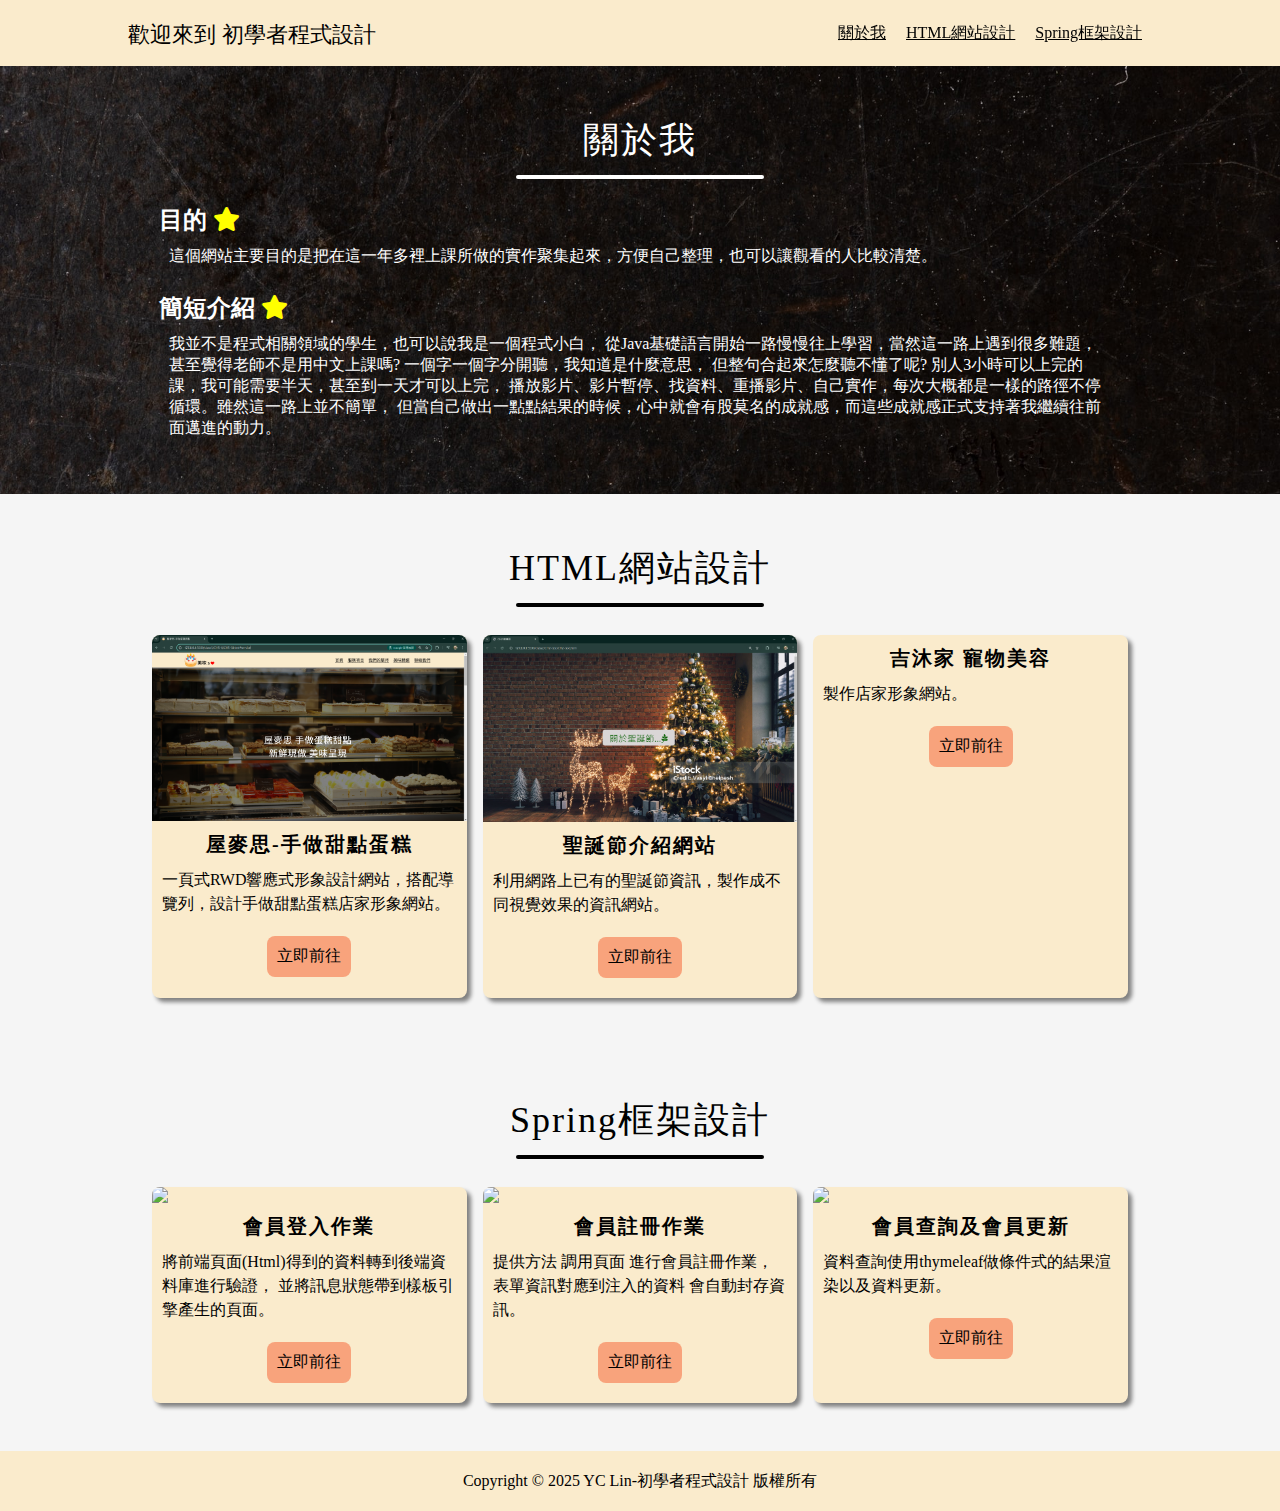
==== index.html @ 2e451436 "first" ====
<!DOCTYPE html>
<html lang="en">
  <head>
    <meta charset="UTF-8" />
    <meta name="viewport" content="width=device-width, initial-scale=1.0" />
    <!-- 由外部嵌入的 CSS 檔案-->
    <!--<link rel="stylesheet" type="text/css" th:href="@{/css/styleHome.css}" />-->
    <link rel="stylesheet" type="text/css" href="./css/styleIndex.css" />
    <!--icon 的 link-->
    <link
      rel="stylesheet"
      href="https://cdnjs.cloudflare.com/ajax/libs/font-awesome/6.7.2/css/all.min.css"
      integrity="sha512-Evv84Mr4kqVGRNSgIGL/F/aIDqQb7xQ2vcrdIwxfjThSH8CSR7PBEakCr51Ck+w+/U6swU2Im1vVX0SVk9ABhg=="
      crossorigin="anonymous"
      referrerpolicy="no-referrer"
    />
    <title>首頁</title>
  </head>
  <body>
    <!--Header區域-->
    <div class="header">
      <div class="container header-height">
        <!--Header大標題-->
        <div class="header-txt">歡迎來到 初學者程式設計</div>
        <!--burger 收放 nav的按鈕-->
        <div class="burger" onclick="homeMenu_touch()">
          <div class="burger1"></div>
          <div class="burger2"></div>
          <div class="burger3"></div>
        </div>
      </div>
    </div>
    <!--nav bar 導覽列-->
    <div class="navbar" id="navbar">
      <nav>
        <ul>
          <li><a href="#">關於我</a></li>
          <li><a href="#html-ds">HTML網站設計</a></li>
          <li><a href="#spring-ds">Spring框架設計</a></li>
        </ul>
      </nav>
    </div>
    <!--content 區域-->
    <div class="content">
      <!-- -二分區塊  關於我-->
      <div class="section section-bg">
        <div class="container">
          <div class="title txt-center txt-white">關於我</div>
          <div class="title-line bg-white"></div>
          <div class="area-intro">
            <div class="area-goal">
              <div class="intro-title txt-white">
                目的 <i class="fa-solid fa-star" style="color: yellow"></i>
              </div>

              <div class="intro-txt txt-white">
                這個網站主要目的是把在這一年多裡上課所做的實作聚集起來，方便自己整理，也可以讓觀看的人比較清楚。
              </div>
            </div>
            <div class="area-goal">
              <div class="intro-title txt-white">
                簡短介紹 <i class="fa-solid fa-star" style="color: yellow"></i>
              </div>

              <div class="intro-txt txt-white">
                我並不是程式相關領域的學生，也可以說我是一個程式小白，
                從Java基礎語言開始一路慢慢往上學習，當然這一路上遇到很多難題，
                甚至覺得老師不是用中文上課嗎?
                一個字一個字分開聽，我知道是什麼意思，
                但整句合起來怎麼聽不懂了呢?
                別人3小時可以上完的課，我可能需要半天，甚至到一天才可以上完，
                播放影片、影片暫停、找資料、重播影片、自己實作，每次大概都是一樣的路徑不停循環。雖然這一路上並不簡單，
                但當自己做出一點點結果的時候，心中就會有股莫名的成就感，而這些成就感正式支持著我繼續往前面邁進的動力。
              </div>
            </div>
          </div>
        </div>
      </div>

      <!--卡片式 分三區塊 HTML網站設計-->
      <div class="section" id="html-ds">
        <div class="container">
          <div class="title txt-center">HTML網站設計</div>
          <div class="title-line"></div>
          <div class="area">
            <div class="area2 card">
              <div class="card-pic">
                <img src="./images/Umeis.png" />
              </div>
              <div class="card-txt">
                <div class="subtitle txt-center">屋麥思-手做甜點蛋糕</div>
                <div class="txt">
                  一頁式RWD響應式形象設計網站，搭配導覽列，設計手做甜點蛋糕店家形象網站。
                </div>
                <!--按鈕-->
                <div class="txt-center">
                  <button
                    type="button"
                    class="btn btn-primary"
                    onclick="window.open('umeisHTML.html', '_blank')"
                  >
                    立即前往
                  </button>
                </div>
              </div>
            </div>

            <div class="area2 card">
              <div class="card-pic">
                <img src="./images/aboutChristmas.png" />
              </div>
              <div class="card-txt">
                <div class="subtitle txt-center">聖誕節介紹網站</div>
                <div class="txt">
                  利用網路上已有的聖誕節資訊，製作成不同視覺效果的資訊網站。
                </div>
                <!--按鈕-->
                <div class="txt-center">
                  <button
                    type="button"
                    class="btn btn-primary"
                    onclick="window.open('CH2-text.html', '_blank')"
                  >
                    立即前往
                  </button>
                </div>
              </div>
            </div>

            <div class="area2 card">
              <div class="card-pic">
                <img src="" />
              </div>
              <div class="card-txt">
                <div class="subtitle txt-center">吉沐家 寵物美容</div>
                <div class="txt">製作店家形象網站。</div>
                <!--按鈕-->
                <div class="txt-center">
                  <button
                    type="button"
                    class="btn btn-primary"
                    onclick="window.open('jimu.html', '_blank')"
                  >
                    立即前往
                  </button>
                </div>
              </div>
            </div>
          </div>
          <!--area尾-->
        </div>
        <!--container尾-->
      </div>
      <!--section尾-->

      <!--Spring-->
      <div class="section" id="spring-ds">
        <div class="container">
          <div class="title txt-center">Spring框架設計</div>
          <div class="title-line"></div>
          <div class="area">
            <div class="area2 card">
              <div class="card-pic">
                <img
                  src="../static/images/login.png"
                  th:src="@{/images/login.png}"
                />
              </div>
              <div class="card-txt">
                <div class="subtitle txt-center">會員登入作業</div>
                <div class="txt">
                  將前端頁面(Html)得到的資料轉到後端資料庫進行驗證，
                  並將訊息狀態帶到樣板引擎產生的頁面。
                </div>
                <!--按鈕-->
                <div class="txt-center">
                  <button
                    type="button"
                    class="btn btn-primary"
                    onclick="window.open('http://localhost:8087/users/login', '_blank');"
                  >
                    立即前往
                  </button>
                </div>
              </div>
            </div>

            <div class="area2 card">
              <div class="card-pic">
                <img
                  src="../static/images/register.png"
                  th:src="@{/images/register.png}"
                />
              </div>
              <div class="card-txt">
                <div class="subtitle txt-center">會員註冊作業</div>
                <div class="txt">
                  提供方法 調用頁面 進行會員註冊作業， 表單資訊對應到注入的資料
                  會自動封存資訊。
                </div>
                <!--按鈕-->
                <div class="txt-center">
                  <button
                    type="button"
                    class="btn btn-primary"
                    target="_blank"
                    onclick="window.open('http://localhost:8087/users/register', '_blank')"
                  >
                    立即前往
                  </button>
                </div>
              </div>
            </div>

            <div class="area2 card">
              <div class="card-pic">
                <img
                  src="../static/images/qry.png"
                  th:src="@{/images/qry.png}"
                />
              </div>
              <div class="card-txt">
                <div class="subtitle txt-center">會員查詢及會員更新</div>
                <div class="txt">
                  資料查詢使用thymeleaf做條件式的結果渲染以及資料更新。
                </div>
                <!--按鈕-->
                <div class="txt-center">
                  <button
                    type="button"
                    class="btn btn-primary"
                    target="_blank"
                    onclick="window.open('http://localhost:8087/users/qry', '_blank')"
                  >
                    立即前往
                  </button>
                </div>
              </div>
            </div>
          </div>
          <!--第二行 的三分區塊-->
          <!-- <div class="area">
            <div class="area2 card">
              <div class="card-pic">
                <img
                  src="../static/images/bread.jpg"
                  th:src="@{/images/momocar.png}"
                />
              </div>
              <div class="card-txt">
                <div class="subtitle">新鮮水果塔</div>
                <div class="txt">當季新鮮水果搭配香脆塔皮，多層口感滋味</div>
              </div>
            </div>

            <div class="area2 card">
              <div class="card-pic">
                <img
                  src="../static/images/momocar.png"
                  th:src="@{/images/momocar.png}"
                />
              </div>
              <div class="card-txt">
                <div class="subtitle">新鮮水果塔</div>
                <div class="txt">當季新鮮水果搭配香脆塔皮，多層口感滋味</div>
              </div>
            </div>

            <div class="area2 card">
              <div class="card-pic">
                <img
                  src="../static/images/bread.jpg"
                  th:src="@{/images/momocar.png}"
                />
              </div>
              <div class="card-txt">
                <div class="subtitle"><a href="#">新鮮水果塔</a></div>
                <div class="txt">當季新鮮水果搭配香脆塔皮，多層口感滋味</div>
              </div>
            </div>
          </div>-->
        </div>
        <!--container結束-->
      </div>
      <!--Spring的section結束-->
      <!--底端footer-->
      <div class="footer">
        <div>
          <div class="copyright">
            Copyright &#169; 2025
            <span style="white-space: nowrap">YC Lin-初學者程式設計</span>
            <span style="white-space: nowrap">版權所有</span>
          </div>
        </div>
      </div>
      <!--底端footer結束-->
    </div>
    <script src="./js/index.js"></script>
  </body>
</html>
---- css/styleIndex.css ----
* {
  margin: 0;
}
/*----通用設定----*/
body {
  background: rgb(245, 245, 245);
}
.container {
  width: 80%;
  margin: 0 auto;
}
.txt-center {
  text-align: center;
}
.flex-vcenter {
  align-items: center;
  justify-content: center;
}
.title {
  font-size: 36px;
  letter-spacing: 2px;
  padding: 10px 0px;
}
.title-line {
  background: black;
  width: 25%;
  height: 4px;
  margin: 0 auto;
  border-radius: 8px;
}
.txt-white {
  color: white;
}
.bg-white {
  background: white;
}

/*----Header 區域設定----*/
.header {
  position: fixed;
  width: 100%;
  height: 66px;
  background: rgb(250, 235, 204);
  z-index: 550;
}
.header-height {
  position: relative;
  height: 66px;
}
.header-txt {
  font-size: 22px;
  /* background: rgb(144, 144, 221); */
  position: absolute;
  top: 20px;
}

.burger {
  display: none;
  width: 36px;
  height: 24px;
  position: absolute;
  top: 22px;
  right: 0;
  cursor: pointer;
}
.burger1,
.burger2,
.burger3 {
  position: absolute;
  width: 36px;
  height: 4px;
  background: grey;
  border-radius: 8px;
}
.burger1 {
  top: 0;
  left: 0;
}
.burger2 {
  top: 10px;
  left: 0;
}
.burger3 {
  top: 20px;
  left: 0;
}

/*----nav bar 導覽列----*/
.navbar {
  position: fixed;
  line-height: 66px;
  top: 0;
  right: 10%;
  z-index: 550;
}
.navbar ul {
  display: flex;
}
.navbar ul li {
  display: inline-block;
  padding: 0 10px;
}
.navbar ul li:hover {
  cursor: pointer;
  background: rgb(249, 223, 171);
}
.navbar a {
  display: block;
  color: black;
  font-size: 16px;
}

/*----content 區域----*/
.content {
  padding-top: 66px;
}
.section {
  padding: 40px 20px;
}
.area {
  display: flex;
  margin-top: 20px;
}

/*區域劃分*/
.area1 {
  width: 50%;
}
.area2 {
  width: calc(100% / 3);
}
.area3 {
  width: 25%;
}
.area4 {
  width: 20%;
}

/*  二分區塊 關於我  */
.section-bg {
  background-image: url(../images/bg-black.jpg);
  background-position: center;
  background-attachment: fixed;
  background-size: cover;
}
.intro-pic {
  width: 100%;
  padding: 30px 0px 0px 0px;
}
.area-goal {
  display: flex;
  flex-direction: column;
  margin: 15px;
}
.intro-title {
  font-size: 24px;
  font-weight: 600;
  padding: 10px 0px;
}
.intro-txt {
  font-size: 16px;
  padding: 0px 10px;
}

/*  卡片式 分三區塊 HTML網站設計  */
.area2 {
  display: flex;
  flex-direction: column;
}
.card {
  background: rgb(250, 235, 204);
  border-radius: 8px;
  box-shadow: 4px 4px 4px gray;
  margin: 8px;
  overflow: hidden;
}
.card-pic {
  overflow: hidden;
}
.card-pic img {
  width: 100%;
  display: block;
}
.card-pic:hover img {
  -webkit-transform: scale(1.5, 1.5);
  -moz-transform: scale(1.5, 1.5);
  -o-transform: scale(1.5, 1.5);
  -ms-transform: scale(1.5, 1.5);
  transform: scale(1.5, 1.5);
}

.subtitle {
  font-size: 20px;
  font-weight: 600;
  margin: 10px 0px;
  letter-spacing: 2px;
}
.txt {
  padding: 0 10px;
  line-height: 24px;
}

/*  按鈕設定  */
.btn {
  font-size: 16px;
  background: rgb(248, 163, 124);
  margin: 20px;
  padding: 10px;
  border-radius: 8px;
  border: none;
}
.btn:hover {
  cursor: pointer;
  background: rgb(245, 114, 54);
}
/*  底端footer  */
.copyright {
  background: rgb(250, 235, 204);
  text-align: center;
  height: 60px;
  line-height: 60px;
}

/*----- 視窗改變時 -----*/
@media screen and (max-width: 810px) {
  .header-txt {
    font-size: 18px;
  }

  .container {
    width: 90%;
  }
  .burger {
    display: block;
  }
  .navbar {
    display: none;
    top: 66px;
    right: 0px;
    z-index: 500;
  }
  .navbar ul {
    flex-direction: column;
    background: rgb(250, 235, 204);
    width: 200px;
    height: 100vh;
  }
  .area {
    flex-direction: column;
  }
  .area2 {
    width: 100%;
  }
  .rwd-open-navbar {
    display: block;
  }
}
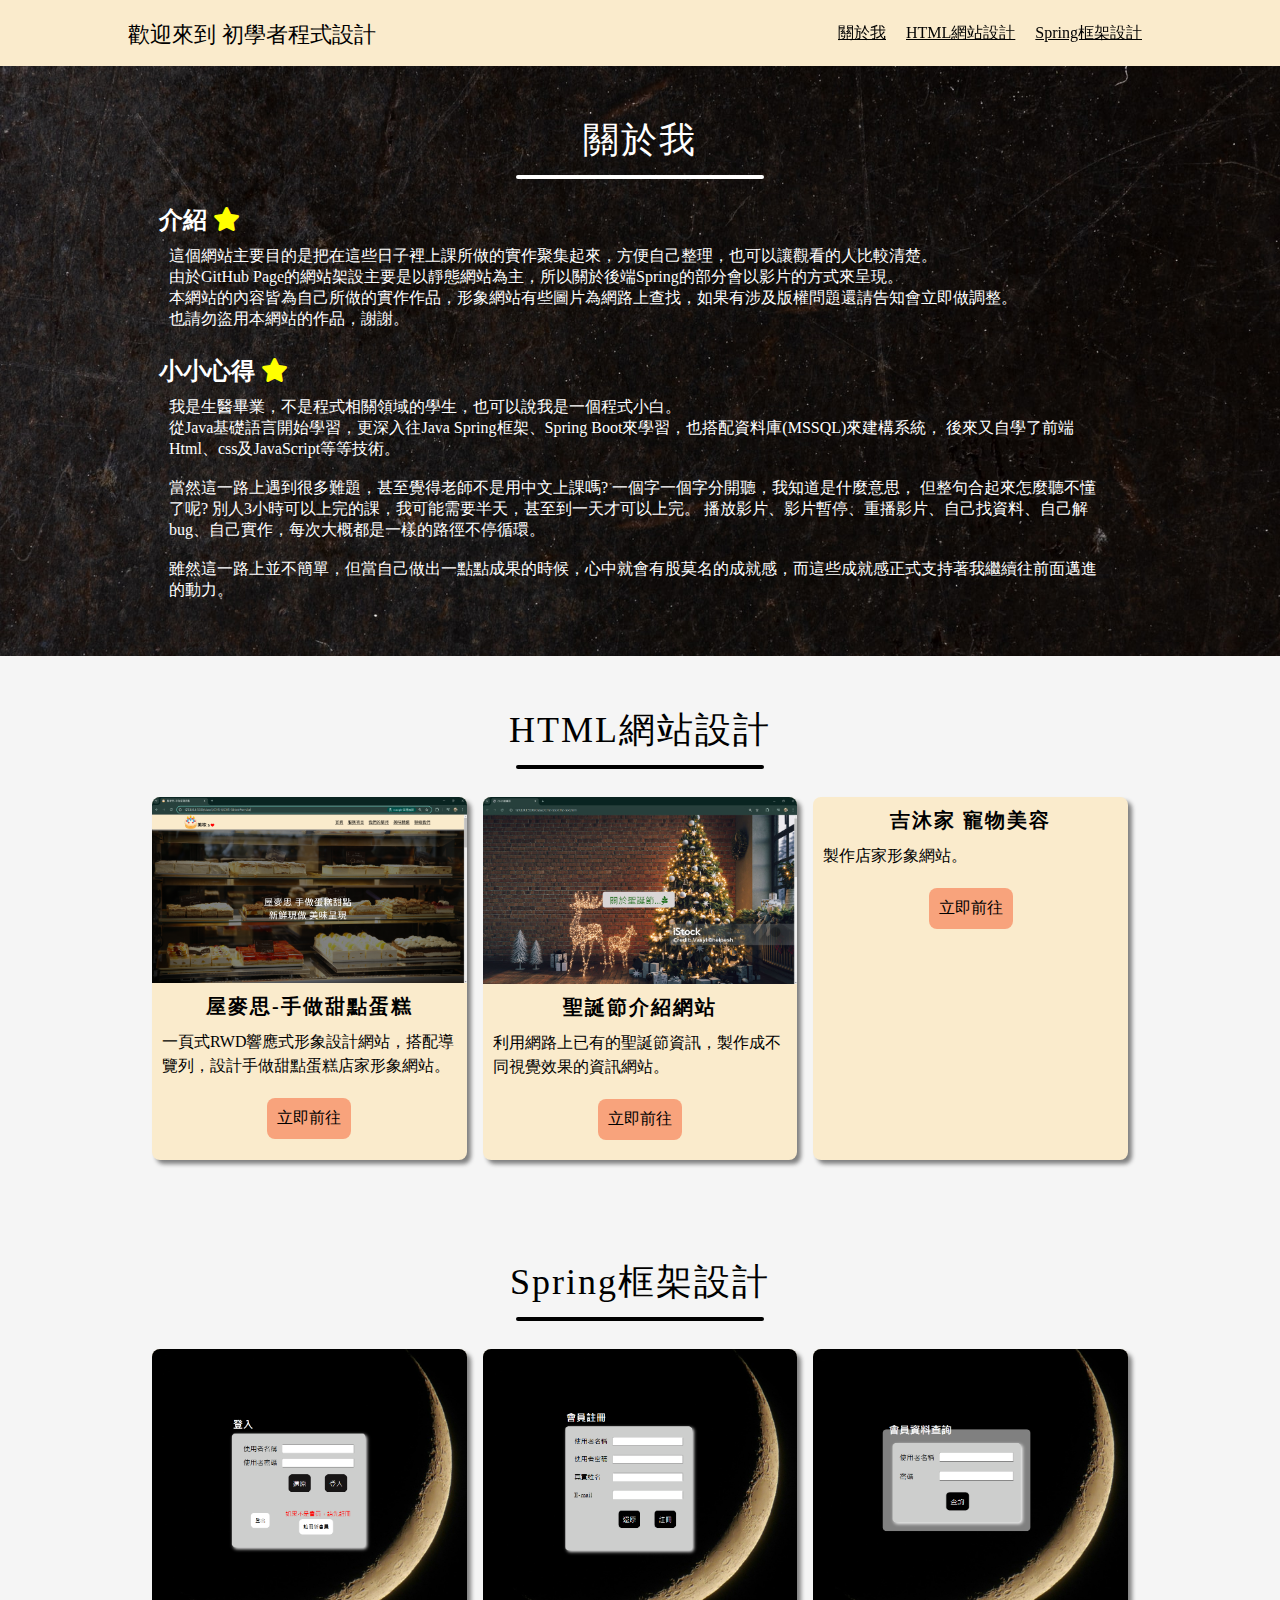
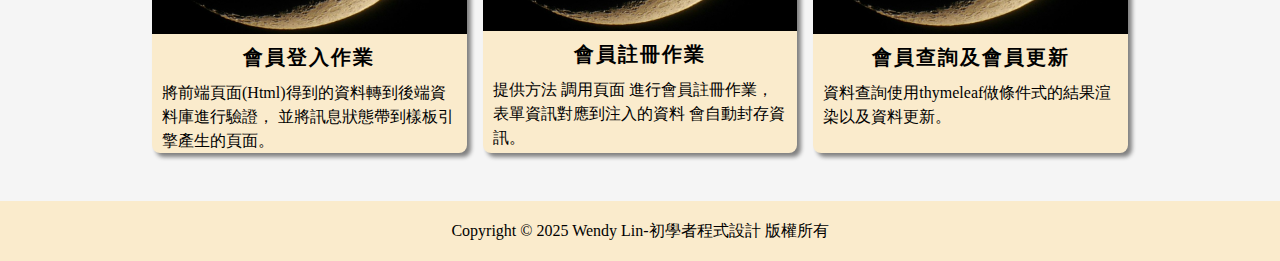
==== commit 86b9f809: "2/20" ====
--- a/index.html
+++ b/index.html
@@ -50,27 +50,35 @@
           <div class="area-intro">
             <div class="area-goal">
               <div class="intro-title txt-white">
-                目的 <i class="fa-solid fa-star" style="color: yellow"></i>
+                介紹 <i class="fa-solid fa-star" style="color: yellow"></i>
               </div>
 
               <div class="intro-txt txt-white">
-                這個網站主要目的是把在這一年多裡上課所做的實作聚集起來，方便自己整理，也可以讓觀看的人比較清楚。
+                這個網站主要目的是把在這些日子裡上課所做的實作聚集起來，方便自己整理，也可以讓觀看的人比較清楚。<br />
+                由於GitHub
+                Page的網站架設主要是以靜態網站為主，所以關於後端Spring的部分會以影片的方式來呈現。<br />
+                本網站的內容皆為自己所做的實作作品，形象網站有些圖片為網路上查找，如果有涉及版權問題還請告知會立即做調整。<br />
+                也請勿盜用本網站的作品，謝謝。
               </div>
             </div>
             <div class="area-goal">
               <div class="intro-title txt-white">
-                簡短介紹 <i class="fa-solid fa-star" style="color: yellow"></i>
+                小小心得 <i class="fa-solid fa-star" style="color: yellow"></i>
               </div>
 
               <div class="intro-txt txt-white">
-                我並不是程式相關領域的學生，也可以說我是一個程式小白，
-                從Java基礎語言開始一路慢慢往上學習，當然這一路上遇到很多難題，
-                甚至覺得老師不是用中文上課嗎?
+                我是生醫畢業，不是程式相關領域的學生，也可以說我是一個程式小白。<br />
+                從Java基礎語言開始學習，更深入往Java Spring框架、Spring
+                Boot來學習，也搭配資料庫(MSSQL)來建構系統，
+                後來又自學了前端Html、css及JavaScript等等技術。<br />
+                <br />
+                當然這一路上遇到很多難題，甚至覺得老師不是用中文上課嗎?
                 一個字一個字分開聽，我知道是什麼意思，
                 但整句合起來怎麼聽不懂了呢?
-                別人3小時可以上完的課，我可能需要半天，甚至到一天才可以上完，
-                播放影片、影片暫停、找資料、重播影片、自己實作，每次大概都是一樣的路徑不停循環。雖然這一路上並不簡單，
-                但當自己做出一點點結果的時候，心中就會有股莫名的成就感，而這些成就感正式支持著我繼續往前面邁進的動力。
+                別人3小時可以上完的課，我可能需要半天，甚至到一天才可以上完。
+                播放影片、影片暫停、重播影片、自己找資料、自己解bug、自己實作，每次大概都是一樣的路徑不停循環。
+                <br /><br />
+                雖然這一路上並不簡單，但當自己做出一點點成果的時候，心中就會有股莫名的成就感，而這些成就感正式支持著我繼續往前面邁進的動力。
               </div>
             </div>
           </div>
@@ -161,10 +169,7 @@
           <div class="area">
             <div class="area2 card">
               <div class="card-pic">
-                <img
-                  src="../static/images/login.png"
-                  th:src="@{/images/login.png}"
-                />
+                <img src="./images/Spring-img/login.png" />
               </div>
               <div class="card-txt">
                 <div class="subtitle txt-center">會員登入作業</div>
@@ -173,7 +178,7 @@
                   並將訊息狀態帶到樣板引擎產生的頁面。
                 </div>
                 <!--按鈕-->
-                <div class="txt-center">
+                <!--<div class="txt-center">
                   <button
                     type="button"
                     class="btn btn-primary"
@@ -181,16 +186,13 @@
                   >
                     立即前往
                   </button>
-                </div>
-              </div>
-            </div>
-
-            <div class="area2 card">
-              <div class="card-pic">
-                <img
-                  src="../static/images/register.png"
-                  th:src="@{/images/register.png}"
-                />
+                </div>-->
+              </div>
+            </div>
+
+            <div class="area2 card">
+              <div class="card-pic">
+                <img src="./images/Spring-img/register.png" />
               </div>
               <div class="card-txt">
                 <div class="subtitle txt-center">會員註冊作業</div>
@@ -199,7 +201,7 @@
                   會自動封存資訊。
                 </div>
                 <!--按鈕-->
-                <div class="txt-center">
+                <!--<div class="txt-center">
                   <button
                     type="button"
                     class="btn btn-primary"
@@ -208,15 +210,15 @@
                   >
                     立即前往
                   </button>
-                </div>
+                </div>-->
               </div>
             </div>
 
             <div class="area2 card">
               <div class="card-pic">
                 <img
-                  src="../static/images/qry.png"
-                  th:src="@{/images/qry.png}"
+                  src="./images/Spring-img/qry.png"
+                  th:src="@{/images/Spring-img/qry.png}"
                 />
               </div>
               <div class="card-txt">
@@ -225,7 +227,7 @@
                   資料查詢使用thymeleaf做條件式的結果渲染以及資料更新。
                 </div>
                 <!--按鈕-->
-                <div class="txt-center">
+                <!--<div class="txt-center">
                   <button
                     type="button"
                     class="btn btn-primary"
@@ -234,7 +236,7 @@
                   >
                     立即前往
                   </button>
-                </div>
+                </div>-->
               </div>
             </div>
           </div>
@@ -288,7 +290,7 @@
         <div>
           <div class="copyright">
             Copyright &#169; 2025
-            <span style="white-space: nowrap">YC Lin-初學者程式設計</span>
+            <span style="white-space: nowrap">Wendy Lin-初學者程式設計</span>
             <span style="white-space: nowrap">版權所有</span>
           </div>
         </div>
